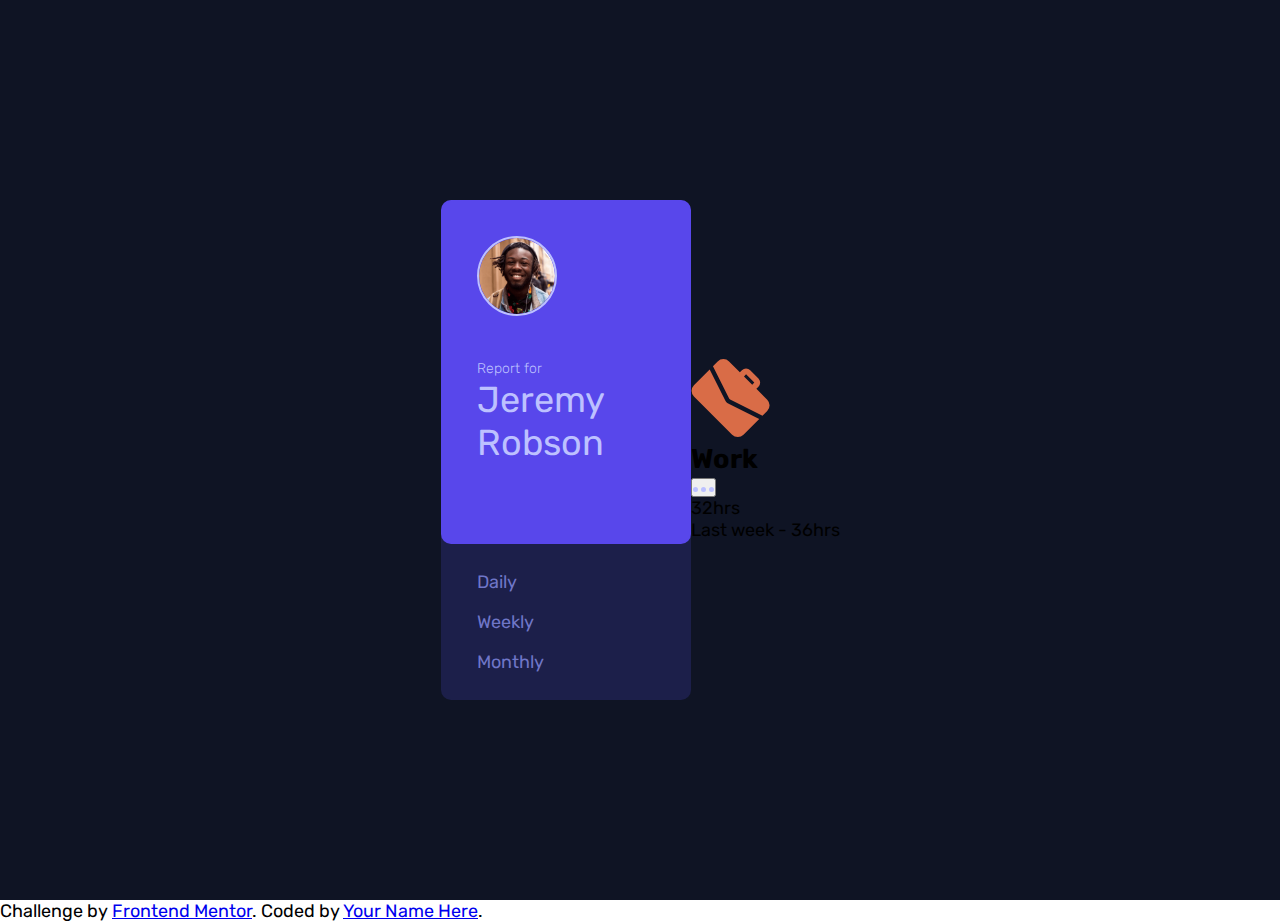
==== src/index.html @ 27619735 "initial commit" ====
<!DOCTYPE html>
<html lang="en">
<head>
  <meta charset="UTF-8">
  <meta name="viewport" content="width=device-width, initial-scale=1.0"> <!-- displays site properly based on user's device -->

  <link rel="icon" type="image/png" sizes="32x32" href="../images/favicon-32x32.png">
  <link rel="stylesheet" href="../css/main.css">
  <title>Frontend Mentor | Time tracking dashboard</title>
  <script defer src="./index.js"></script>
</head>
<body>
  <main>
    <article class="profile-timeranges">
      <div class="profile">
        <img src="../images/image-jeremy.png" alt="avatar">
        <div class="profile-name">
          <span>Report for</span>
          <h1>Jeremy Robson</h1>
        </div>
      </div>
      <div class="timeranges">
        <a href="#" class="time-link" data-timevalue="daily">Daily</a>
        <a href="#" class="time-link" data-timevalue="weekly">Weekly</a>
        <a href="#" class="time-link" data-timevalue="monthly">Monthly</a>
      </div>
    </article>
    <div class="dashboard-cards">

      <article class="card">
        <img src="../images/icon-work.svg" alt="work-icon">
        <div class="card-content">
          <div class="card-content-title">
            <h2>Work</h2>
            <button>
              <img src="../images/icon-ellipsis.svg" />
            </button>
          </div>
          <div class="card-content-numbers">
            <p>32hrs</p>
            <p>Last week - 36hrs</p>
          </div>
        </div>
        
      </article>

    </div>
  </main>
  
  <footer class="attribution">
    Challenge by <a href="https://www.frontendmentor.io?ref=challenge" target="_blank">Frontend Mentor</a>. 
    Coded by <a href="#">Your Name Here</a>.
  </footer>
</body>
</html>
---- css/main.css ----
@import"https://fonts.googleapis.com/css2?family=Rubik:wght@300;400;500&display=swap";*,*::before,*::after{padding:0;margin:0;box-sizing:border-box}:root{--font-family: "Rubik", sans-serif;--blue: hsl(246, 80%, 60%);--light-red-work: hsl(15, 100%, 70%);--soft-blue-play: hsl(195, 74%, 62%);--light-red-study: hsl(348, 100%, 68%);--lime-green-exercise: hsl(145, 58%, 55%);--violet-social: hsl(264, 64%, 52%);--soft-orange-self-care: hsl(43, 84%, 65%);--very-dark-blue: hsl(226, 43%, 10%);--dark-blue: hsl(235, 46%, 20%);--desaturated-blue: hsl(235, 45%, 61%);--pale-blue: hsl(236, 100%, 87%)}html,body{font-family:var(--font-family);height:100%;min-height:100vh;width:100vw;font-size:18px}main{height:100%;width:100%;background-color:var(--very-dark-blue);padding:3em 1em;display:flex;flex-direction:column;justify-content:center;align-items:center}@media screen and (min-width: 1000px){main{flex-direction:row}}.profile-timeranges{display:flex;flex-direction:column;background-color:var(--dark-blue);border-radius:10px;width:100%;max-width:500px}@media screen and (min-width: 1000px){.profile-timeranges{max-width:250px;max-height:500px;height:100%}}.profile{display:flex;justify-content:center;align-items:center;background-color:var(--blue);border-radius:10px;padding:1.5em 0}.profile img{width:70px;height:70px;border-radius:50%;border:2px solid var(--pale-blue);margin-right:20px}.profile .profile-name span{color:var(--pale-blue);font-size:14px;font-weight:300}.profile .profile-name h1{color:var(--pale-blue);font-size:24px;font-weight:400}@media screen and (min-width: 1000px){.profile{flex-direction:column;align-items:flex-start;justify-content:flex-start;padding:2em 2em;height:100%}.profile img{height:80px;width:80px;margin-right:0;margin-bottom:40px}.profile .profile-name h1{font-size:36px}}.timeranges{padding:1em;display:flex;align-items:center;justify-content:space-between}.timeranges .time-link{text-decoration:none;color:var(--desaturated-blue);transition:300ms ease-in-out}.timeranges .time-link:hover{color:var(--pale-blue)}@media screen and (min-width: 1000px){.timeranges{flex-direction:column;justify-content:flex-start;align-items:flex-start;gap:1em;padding:1.5em 2em}}/*# sourceMappingURL=main.css.map */
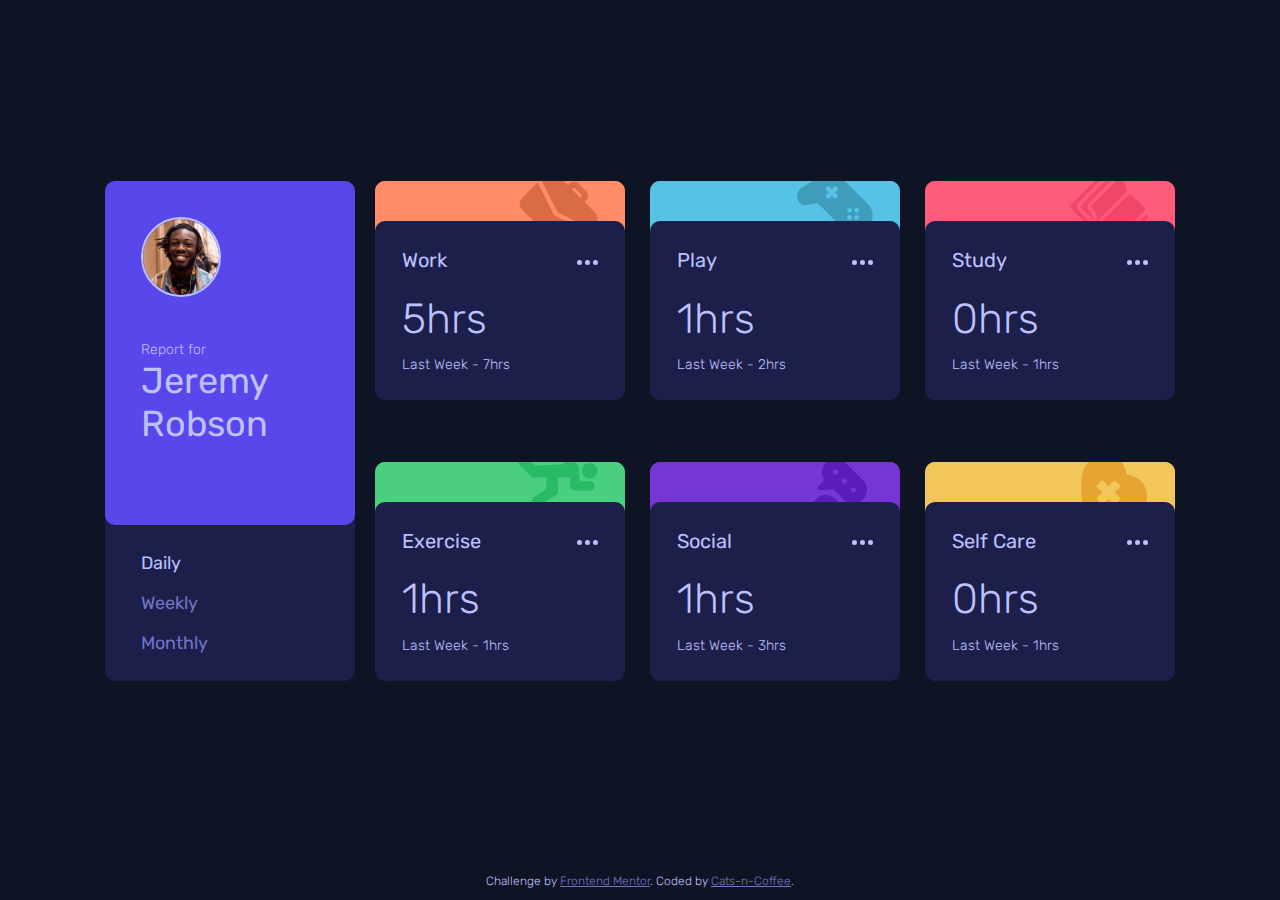
==== commit 96da92b4: "finished project" ====
--- a/src/index.html
+++ b/src/index.html
@@ -25,31 +25,12 @@
         <a href="#" class="time-link" data-timevalue="monthly">Monthly</a>
       </div>
     </article>
-    <div class="dashboard-cards">
-
-      <article class="card">
-        <img src="../images/icon-work.svg" alt="work-icon">
-        <div class="card-content">
-          <div class="card-content-title">
-            <h2>Work</h2>
-            <button>
-              <img src="../images/icon-ellipsis.svg" />
-            </button>
-          </div>
-          <div class="card-content-numbers">
-            <p>32hrs</p>
-            <p>Last week - 36hrs</p>
-          </div>
-        </div>
-        
-      </article>
-
-    </div>
+    <div class="dashboard-cards"></div>
   </main>
   
   <footer class="attribution">
     Challenge by <a href="https://www.frontendmentor.io?ref=challenge" target="_blank">Frontend Mentor</a>. 
-    Coded by <a href="#">Your Name Here</a>.
+    Coded by <a href="#">Cats-n-Coffee</a>.
   </footer>
 </body>
 </html>--- a/css/main.css
+++ b/css/main.css
@@ -1 +1 @@
-@import"https://fonts.googleapis.com/css2?family=Rubik:wght@300;400;500&display=swap";*,*::before,*::after{padding:0;margin:0;box-sizing:border-box}:root{--font-family: "Rubik", sans-serif;--blue: hsl(246, 80%, 60%);--light-red-work: hsl(15, 100%, 70%);--soft-blue-play: hsl(195, 74%, 62%);--light-red-study: hsl(348, 100%, 68%);--lime-green-exercise: hsl(145, 58%, 55%);--violet-social: hsl(264, 64%, 52%);--soft-orange-self-care: hsl(43, 84%, 65%);--very-dark-blue: hsl(226, 43%, 10%);--dark-blue: hsl(235, 46%, 20%);--desaturated-blue: hsl(235, 45%, 61%);--pale-blue: hsl(236, 100%, 87%)}html,body{font-family:var(--font-family);height:100%;min-height:100vh;width:100vw;font-size:18px}main{height:100%;width:100%;background-color:var(--very-dark-blue);padding:3em 1em;display:flex;flex-direction:column;justify-content:center;align-items:center}@media screen and (min-width: 1000px){main{flex-direction:row}}.profile-timeranges{display:flex;flex-direction:column;background-color:var(--dark-blue);border-radius:10px;width:100%;max-width:500px}@media screen and (min-width: 1000px){.profile-timeranges{max-width:250px;max-height:500px;height:100%}}.profile{display:flex;justify-content:center;align-items:center;background-color:var(--blue);border-radius:10px;padding:1.5em 0}.profile img{width:70px;height:70px;border-radius:50%;border:2px solid var(--pale-blue);margin-right:20px}.profile .profile-name span{color:var(--pale-blue);font-size:14px;font-weight:300}.profile .profile-name h1{color:var(--pale-blue);font-size:24px;font-weight:400}@media screen and (min-width: 1000px){.profile{flex-direction:column;align-items:flex-start;justify-content:flex-start;padding:2em 2em;height:100%}.profile img{height:80px;width:80px;margin-right:0;margin-bottom:40px}.profile .profile-name h1{font-size:36px}}.timeranges{padding:1em;display:flex;align-items:center;justify-content:space-between}.timeranges .time-link{text-decoration:none;color:var(--desaturated-blue);transition:300ms ease-in-out}.timeranges .time-link:hover{color:var(--pale-blue)}@media screen and (min-width: 1000px){.timeranges{flex-direction:column;justify-content:flex-start;align-items:flex-start;gap:1em;padding:1.5em 2em}}/*# sourceMappingURL=main.css.map */+@import"https://fonts.googleapis.com/css2?family=Rubik:wght@300;400;500&display=swap";*,*::before,*::after{padding:0;margin:0;box-sizing:border-box}:root{--font-family: "Rubik", sans-serif;--blue: hsl(246, 80%, 60%);--light-red-work: hsl(15, 100%, 70%);--soft-blue-play: hsl(195, 74%, 62%);--light-red-study: hsl(348, 100%, 68%);--lime-green-exercise: hsl(145, 58%, 55%);--violet-social: hsl(264, 64%, 52%);--soft-orange-self-care: hsl(43, 84%, 65%);--very-dark-blue: hsl(226, 43%, 10%);--dark-blue: hsl(235, 46%, 20%);--desaturated-blue: hsl(235, 45%, 61%);--pale-blue: hsl(236, 100%, 87%)}html,body{font-family:var(--font-family);height:100%;min-height:100vh;width:100vw;font-size:18px}body{display:grid;grid-template-columns:minmax(0, 1fr);grid-template-rows:repeat(2, auto);background-color:var(--very-dark-blue)}@media screen and (min-width: 1100px){body{grid-template-rows:minmax(0, 1fr) auto}}main{height:100%;width:100%;padding:3em 1em;display:flex;flex-direction:column;justify-content:center;align-items:center}@media screen and (min-width: 1100px){main{flex-direction:row}}footer{color:var(--pale-blue);font-size:12px;font-weight:300;text-align:center;padding:1em 0;max-height:50px}footer a,footer a:visited{color:var(--desaturated-blue)}.profile-timeranges{display:flex;flex-direction:column;background-color:var(--dark-blue);border-radius:10px;width:100%;max-width:500px}@media screen and (min-width: 1100px){.profile-timeranges{max-width:250px;max-height:500px;height:100%}}.profile{display:flex;justify-content:center;align-items:center;background-color:var(--blue);border-radius:10px;padding:1.5em 0}.profile img{width:70px;height:70px;border-radius:50%;border:2px solid var(--pale-blue);margin-right:20px}.profile .profile-name span{color:var(--pale-blue);font-size:14px;font-weight:300}.profile .profile-name h1{color:var(--pale-blue);font-size:24px;font-weight:400}@media screen and (min-width: 1100px){.profile{flex-direction:column;align-items:flex-start;justify-content:flex-start;padding:2em 2em;height:100%}.profile img{height:80px;width:80px;margin-right:0;margin-bottom:40px}.profile .profile-name h1{font-size:36px}}.timeranges{padding:1em;display:flex;align-items:center;justify-content:space-between}.timeranges .time-link{text-decoration:none;color:var(--desaturated-blue);transition:300ms ease-in-out}.timeranges .time-link:hover{color:var(--pale-blue)}.timeranges .time-link.selected{color:var(--pale-blue)}@media screen and (min-width: 1100px){.timeranges{flex-direction:column;justify-content:flex-start;align-items:flex-start;gap:1em;padding:1.5em 2em}}.dashboard-cards{width:100%;max-width:500px}@media screen and (min-width: 1100px){.dashboard-cards{max-width:800px;height:100%;max-height:500px;margin-left:20px;display:flex;flex-flow:row wrap;justify-content:space-between;align-content:space-between}}.card{background-color:var(--soft-orange-self-care);border-radius:10px 10px 14px 14px;width:100%;margin-top:20px}.card .card-image-wrapper{position:relative;width:100%;height:40px;overflow:hidden;border-radius:10px 10px 0 0}.card .card-image-wrapper img{position:absolute;right:1.5em;top:-0.5em}.card .card-content{background-color:var(--dark-blue);border-radius:10px;padding:1.5em;transition:300ms ease-in-out}.card .card-content:hover{cursor:pointer}.card .card-content-title{display:flex;justify-content:space-between;align-items:center;padding-bottom:.5em}.card .card-content-title h2{color:var(--pale-blue);font-size:20px;font-weight:400}.card .card-content-title button{background-color:unset;border:none;transition:300ms ease-in-out}.card .card-content-title button:hover{cursor:pointer}.card .card-content-title button:hover svg path{fill:#fff}.card .card-content-numbers{display:flex;justify-content:space-between;align-items:center}.card .card-content-numbers p:first-child{font-size:32px;font-weight:300;color:var(--pale-blue)}.card .card-content-numbers p:last-child{font-size:14px;font-weight:300;color:var(--pale-blue)}@media screen and (min-width: 1100px){.card{max-width:250px;margin-top:0}.card .card-content-numbers{flex-direction:column;align-items:flex-start}.card .card-content-numbers p:first-child{font-size:42px;padding:.3em 0}}.background-work{background-color:var(--light-red-work)}.background-play{background-color:var(--soft-blue-play)}.background-study{background-color:var(--light-red-study)}.background-exercise{background-color:var(--lime-green-exercise)}.background-social{background-color:var(--violet-social)}.background-self-care{background-color:var(--soft-orange-self-care)}/*# sourceMappingURL=main.css.map */